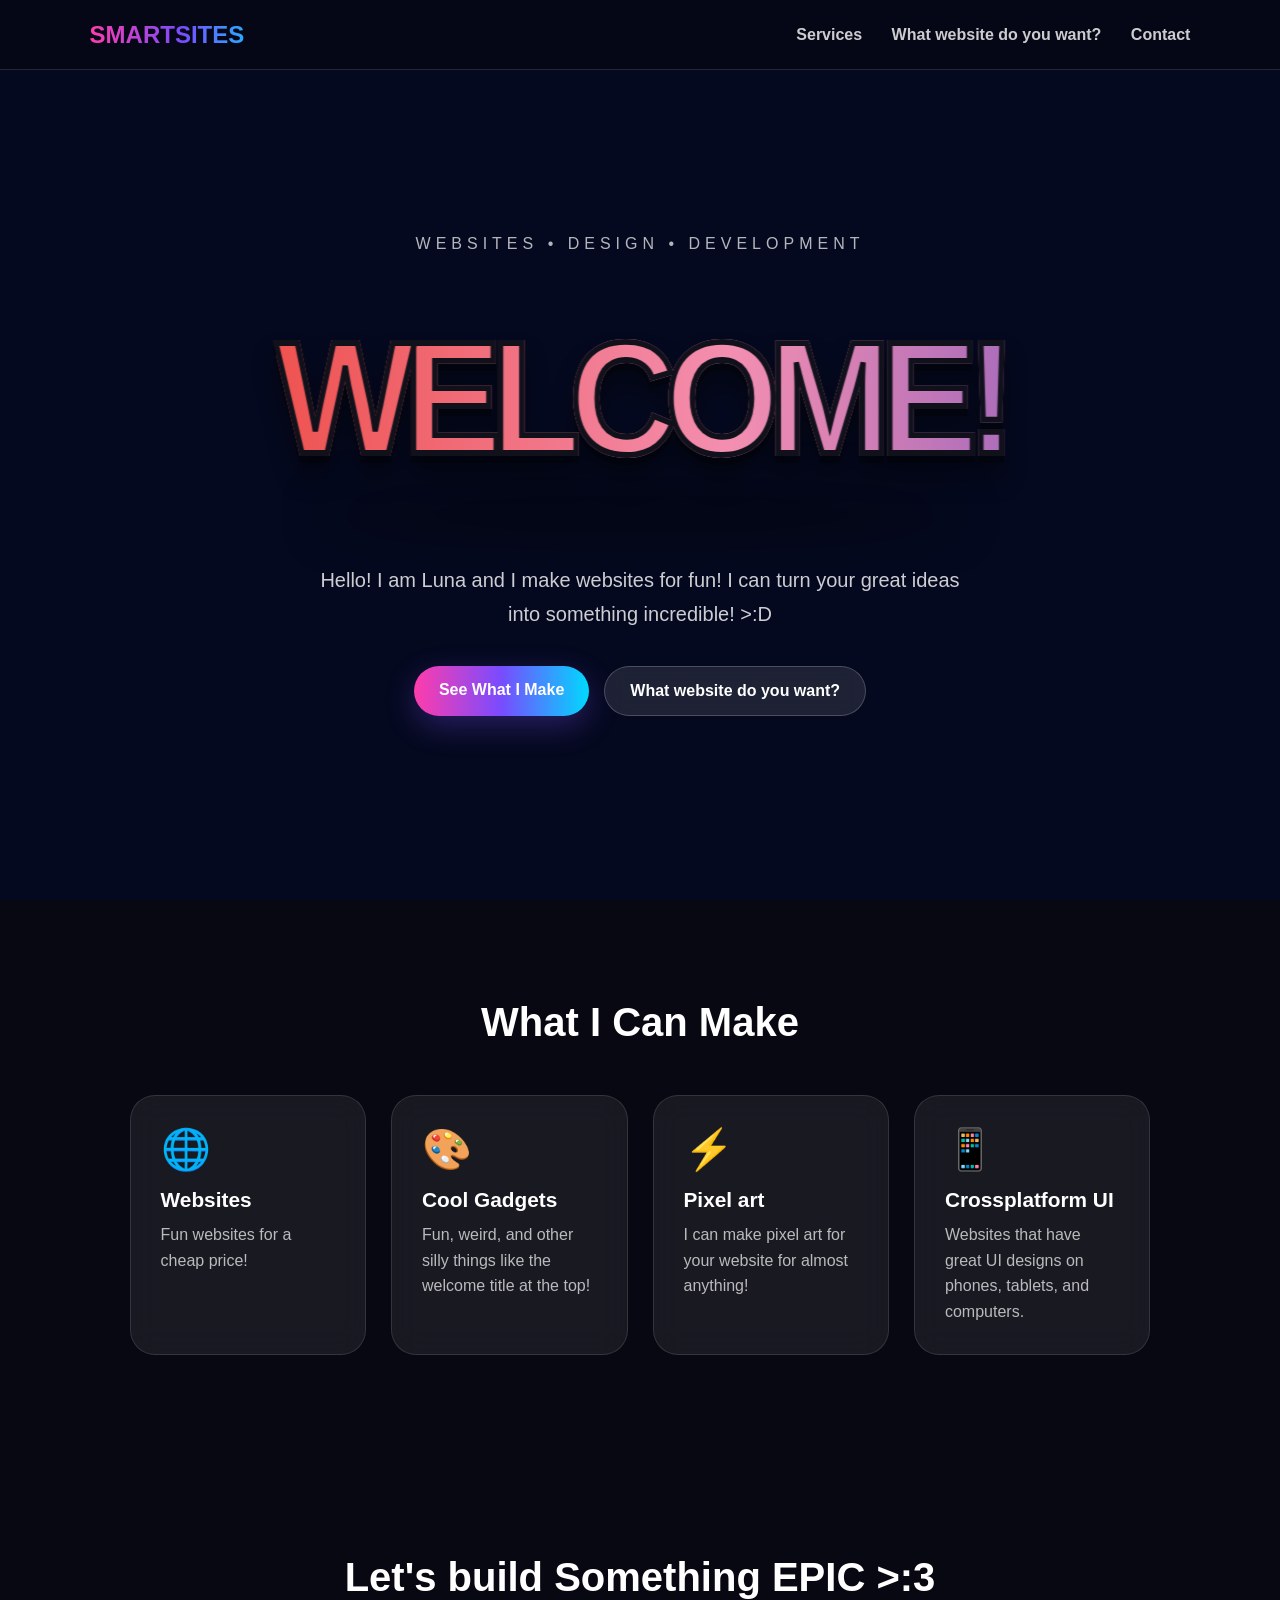
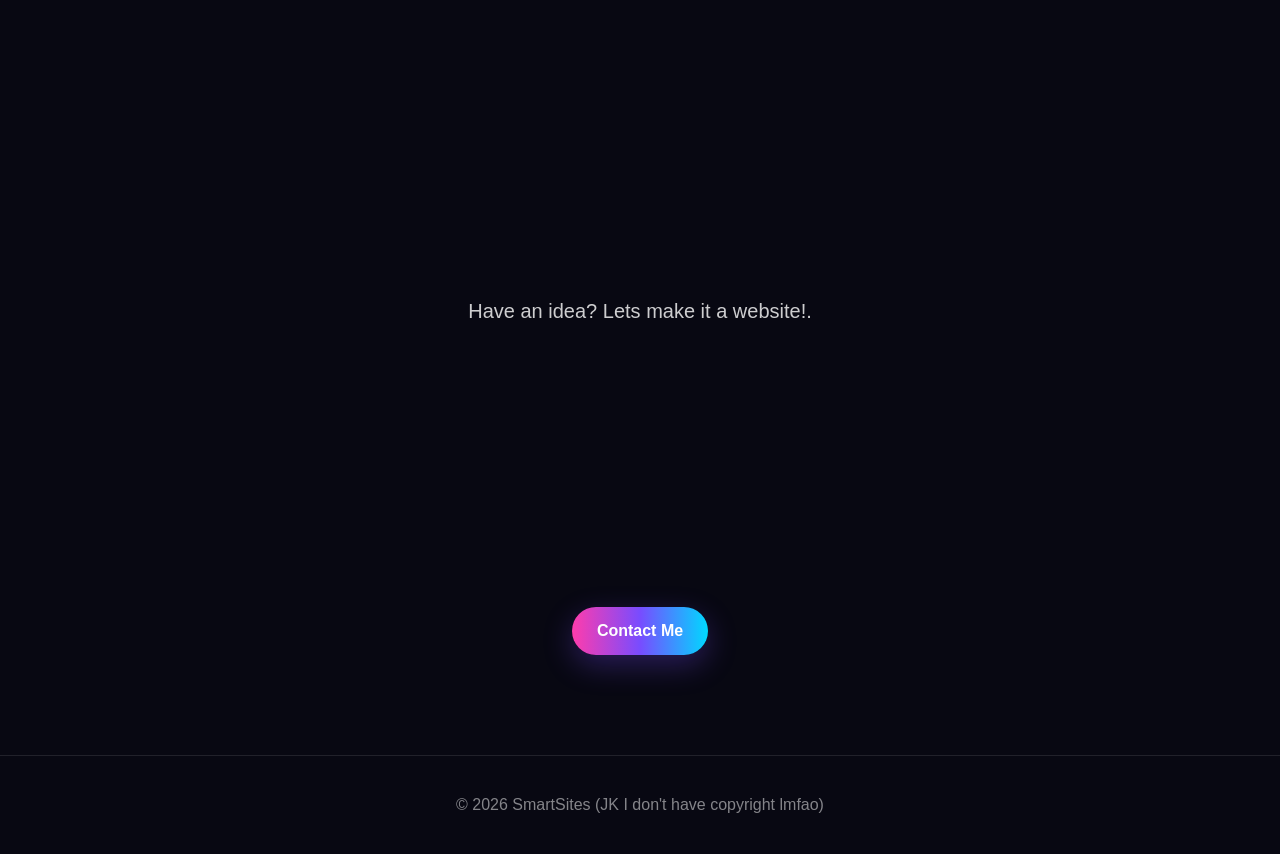
==== index.html @ e5404823 "Draw continuous fading cursor inversion stroke" ====
<!DOCTYPE html>
<html lang="en">
<head>
<meta charset="UTF-8">
<meta name="viewport" content="width=device-width, initial-scale=1.0">
<title>SmartSites | Website Design</title>
<link rel="stylesheet" href="style.css">
</head>
<body>
<nav>
  <div class="logo">SMARTSITES</div>
  <div>
    <a href="#services">Services</a>
    <a href="quote.html">What website do you want?</a>
    <a href="#contact">Contact</a>
  </div>
</nav>

<main>
<section class="hero" id="home">
  <div class="small-text">Websites • Design • Development</div>

  <div class="welcome-container">
    <div class="welcome-shadow"></div>
    <h1 id="welcome"><span id="welcomeText">WELCOME!</span></h1>
  </div>

  <p class="hero-description">Hello! I am Luna and I make websites for fun! I can turn your great ideas into something incredible! &gt;:D</p>

  <div class="hero-buttons">
    <a class="button primary" href="#services">See What I Make</a>
    <a class="button" href="quote.html">What website do you want?</a>
  </div>
</section>

<section class="services" id="services">
  <h2 class="section-title">What I Can Make</h2>
  <div class="cards">
    <div class="card"><div class="card-icon">🌐</div><h3>Websites</h3><p>Fun websites for a cheap price!</p></div>
    <div class="card"><div class="card-icon">🎨</div><h3>Cool Gadgets</h3><p>Fun, weird, and other silly things like the welcome title at the top!</p></div>
    <div class="card"><div class="card-icon">⚡</div><h3>Pixel art</h3><p>I can make pixel art for your website for almost anything!</p></div>
    <div class="card"><div class="card-icon">📱</div><h3>Crossplatform UI</h3><p>Websites that have great UI designs on phones, tablets, and computers.</p></div>
  </div>
</section>

<section class="services" id="contact">
  <h2 class="section-title">Let's build Something EPIC &gt;:3</h2>
  <p class="hero-description" style="margin:auto;text-align:center">Have an idea? Lets make it a website!.</p>
  <div class="hero-buttons">
    <a class="button primary" href="mailto:you@example.com">Contact Me</a>
  </div>
</section>
</main>

<footer>© 2026 SmartSites (JK I don't have copyright lmfao)</footer>

<script>
const welcome = document.getElementById("welcome");
const welcomeText = document.getElementById("welcomeText");

welcomeText.dataset.text = welcomeText.textContent;

let targetX = 0;
let targetY = 0;
let currentX = 0;
let currentY = 0;

function updateWelcomeInteraction(event) {
  const rect = welcome.getBoundingClientRect();

  const x = Math.max(0, Math.min(100, ((event.clientX - rect.left) / rect.width) * 100));
  const y = Math.max(0, Math.min(100, ((event.clientY - rect.top) / rect.height) * 100));

  welcome.style.setProperty("--shine-x", x + "%");
  welcome.style.setProperty("--shine-y", y + "%");

  // Tilt toward the mouse.
  targetY = ((x - 50) / 50) * 12;
  targetX = ((50 - y) / 50) * 12;
}

welcome.addEventListener("mouseenter", (event) => {
  welcome.classList.add("shining");
  updateWelcomeInteraction(event);
});

welcome.addEventListener("mousemove", updateWelcomeInteraction);

welcome.addEventListener("mouseleave", () => {
  welcome.classList.remove("shining");
  targetX = 0;
  targetY = 0;
  welcome.style.setProperty("--shine-x", "50%");
  welcome.style.setProperty("--shine-y", "50%");
});

function animateWelcome() {
  currentX += (targetX - currentX) * 0.14;
  currentY += (targetY - currentY) * 0.14;

  welcome.style.transform =
    "scaleX(.92) rotateX(" + currentX + "deg) rotateY(" + currentY + "deg)";

  requestAnimationFrame(animateWelcome);
}

animateWelcome();

const contactSection = document.getElementById("contact");

function updateContactCircle() {
  if (!contactSection) return;

  const rect = contactSection.getBoundingClientRect();
  const viewportHeight = window.innerHeight;
  const progress = Math.max(0, Math.min(1,
    (viewportHeight - rect.top) / (viewportHeight + rect.height)
  ));

  const scale = 0.18 + progress * 4.62;
  contactSection.style.setProperty("--contact-circle-scale", scale.toFixed(3));
}

window.addEventListener("scroll", updateContactCircle, { passive: true });
window.addEventListener("resize", updateContactCircle);
updateContactCircle();


// Smooth continuous cursor trail. White pixels on a difference-blended
// canvas invert the colors directly underneath the stroke.
if (window.matchMedia("(hover: hover) and (pointer: fine)").matches) {
  const trailCanvas = document.createElement("canvas");
  trailCanvas.className = "cursor-trail-canvas";
  trailCanvas.setAttribute("aria-hidden", "true");
  document.body.appendChild(trailCanvas);

  const trailContext = trailCanvas.getContext("2d");
  let previousPoint = null;

  function resizeTrailCanvas() {
    const ratio = Math.min(window.devicePixelRatio || 1, 2);
    trailCanvas.width = Math.round(window.innerWidth * ratio);
    trailCanvas.height = Math.round(window.innerHeight * ratio);
    trailContext.setTransform(ratio, 0, 0, ratio, 0, 0);
    trailContext.lineCap = "round";
    trailContext.lineJoin = "round";
    trailContext.lineWidth = 18;
    trailContext.strokeStyle = "#fff";
    trailContext.fillStyle = "#fff";
  }

  window.addEventListener("resize", resizeTrailCanvas);
  resizeTrailCanvas();

  window.addEventListener("pointermove", (event) => {
    const point = { x: event.clientX, y: event.clientY };

    if (previousPoint) {
      trailContext.beginPath();
      trailContext.moveTo(previousPoint.x, previousPoint.y);
      trailContext.lineTo(point.x, point.y);
      trailContext.stroke();
    } else {
      trailContext.beginPath();
      trailContext.arc(point.x, point.y, 9, 0, Math.PI * 2);
      trailContext.fill();
    }

    previousPoint = point;
  }, { passive: true });

  window.addEventListener("pointerleave", () => {
    previousPoint = null;
  });

  function fadeCursorTrail() {
    trailContext.save();
    trailContext.globalCompositeOperation = "destination-out";
    trailContext.fillStyle = "rgba(0,0,0,0.035)";
    trailContext.fillRect(0, 0, window.innerWidth, window.innerHeight);
    trailContext.restore();
    requestAnimationFrame(fadeCursorTrail);
  }

  fadeCursorTrail();
}

</script>
</body>
</html>
---- style.css ----
*{box-sizing:border-box;margin:0;padding:0}html{scroll-behavior:smooth}body{min-height:100vh;overflow-x:hidden;font-family:Arial,Helvetica,sans-serif;color:#fff;background:radial-gradient(circle at 20% 20%,#ff4fd8 0,transparent 28%),radial-gradient(circle at 80% 30%,#5d7cff 0,transparent 30%),radial-gradient(circle at 50% 100%,#00e5ff 0,transparent 35%),#080812}nav{position:fixed;top:0;left:0;width:100%;height:70px;display:flex;align-items:center;justify-content:space-between;padding:0 7%;z-index:100;background:#08081299;backdrop-filter:blur(15px);border-bottom:1px solid #ffffff1f}.logo{font-size:1.5rem;font-weight:900;background:linear-gradient(90deg,#ff3cac,#784cff,#00d9ff,#40ff9a,#ffe14a,#ff3cac);background-size:300%;-webkit-background-clip:text;color:transparent;animation:rainbow 5s linear infinite}nav a{color:white;text-decoration:none;margin-left:25px;font-weight:bold;opacity:.8;transition:.2s}nav a:hover{opacity:1;color:#61eaff}.hero{min-height:100vh;display:flex;flex-direction:column;align-items:center;justify-content:center;text-align:center;padding:120px 20px 70px;perspective:1200px;position:relative;overflow:hidden;background:#05091f}.hero::before{content:"";position:absolute;inset:0;pointer-events:none;background-image:radial-gradient(circle,#fff 0 1px,transparent 1.5px);background-size:90px 90px;background-position:10px 20px;opacity:.8}.hero>*{position:relative;z-index:2}.small-text{font-size:1rem;letter-spacing:5px;text-transform:uppercase;opacity:.7;margin-bottom:20px}.welcome-container{position:relative;display:flex;justify-content:center;align-items:center;width:min(100%,1100px);min-height:260px}h1{margin:0 0 10px;font-family:Impact,"Arial Black",sans-serif;font-size:clamp(4.5rem,14vw,10rem);font-weight:900;line-height:.82;letter-spacing:-.075em;white-space:nowrap;color:#fff;position:relative;z-index:3;transform-style:preserve-3d;-webkit-text-stroke:clamp(3px,.45vw,7px)#11111c;filter:drop-shadow(0 7px 0 #00000055) drop-shadow(0 18px 12px #00000066);transition:transform .08s ease-out;user-select:none}#welcomeText{position:relative;display:inline-block;color:transparent;-webkit-text-fill-color:transparent;background:linear-gradient(to right,#ef5350,#f48fb1,#7e57c2,#2196f3,#26c6da,#43a047,#eeff41,#f9a825,#ff5722);background-size:500%;background-clip:text;-webkit-background-clip:text;animation:rainbow 7s linear infinite}#welcomeText::after{content:attr(data-text);position:absolute;inset:0;color:transparent;-webkit-text-fill-color:transparent;-webkit-text-stroke:0;background:linear-gradient(135deg,transparent 36%,transparent 44%,rgba(255,255,255,.98) 49%,rgba(255,255,255,.98) 51%,transparent 56%,transparent 64%);background-size:220% 220%;background-position:var(--shine-x,50%) var(--shine-y,50%);background-clip:text;-webkit-background-clip:text;opacity:0;pointer-events:none;transition:opacity .06s linear}#welcome.shining #welcomeText::after{opacity:1}.welcome-shadow{position:absolute;width:65%;height:38px;bottom:0;background:#00000080;filter:blur(25px);border-radius:50%;transform:scaleX(.9)}.hero-description{max-width:650px;margin-top:30px;font-size:1.25rem;line-height:1.7;color:#ffffffcc}.hero-buttons{display:flex;gap:15px;margin-top:35px;flex-wrap:wrap;justify-content:center}.button{padding:15px 25px;border-radius:999px;color:white;text-decoration:none;font-weight:bold;border:1px solid #ffffff33;background:#ffffff1a;backdrop-filter:blur(10px);transition:.25s}.button.primary{background:linear-gradient(90deg,#ff3cac,#784cff,#00d9ff);border:none;box-shadow:0 10px 30px #784cff4d}.button:hover{transform:translateY(-4px) scale(1.03)}.services{padding:100px 7%;max-width:1200px;margin:auto}.section-title{text-align:center;font-size:2.5rem;margin-bottom:50px}.cards{display:grid;grid-template-columns:repeat(auto-fit,minmax(220px,1fr));gap:25px}.card{padding:30px;border-radius:25px;background:#ffffff12;border:1px solid #ffffff1f;backdrop-filter:blur(15px);transition:.3s}.card:hover{transform:translateY(-8px);background:#ffffff1c;border-color:#ffffff4d}.card-icon{font-size:2.5rem;margin-bottom:15px}.card h3{margin-bottom:10px;font-size:1.3rem}.card p{line-height:1.6;color:#ffffffb3}footer{text-align:center;padding:40px 20px;color:#ffffff80;border-top:1px solid #ffffff1a}.quote-page{padding:110px 20px 80px;min-height:100vh;background:#05091f}.quote-form{width:min(900px,100%);margin:auto}.quote-title{text-align:center;font-size:clamp(2.5rem,7vw,5rem);margin:20px 0 10px;background:linear-gradient(90deg,#ef5350,#f48fb1,#7e57c2,#2196f3,#26c6da,#43a047,#eeff41,#f9a825,#ff5722);background-size:500%;-webkit-background-clip:text;background-clip:text;color:transparent;animation:rainbow 7s linear infinite}.quote-subtitle{text-align:center;color:#ffffffbb;margin-bottom:45px}.quote-question{background:#ffffff12;border:1px solid #ffffff25;border-radius:24px;padding:25px;margin-bottom:22px;backdrop-filter:blur(12px)}.quote-question h2{margin:0 0 18px}.quote-choices{display:grid;grid-template-columns:repeat(auto-fit,minmax(180px,1fr));gap:12px}.quote-choice{position:relative}.quote-choice input{position:absolute;opacity:0}.quote-choice label{display:block;padding:18px;border:1px solid #ffffff25;border-radius:15px;background:#ffffff0d;cursor:pointer;transition:.2s}.quote-choice label:hover{transform:translateY(-2px);background:#ffffff18}.quote-choice input:checked+label{background:linear-gradient(135deg,#784cff55,#00d9ff33);border-color:#fff;box-shadow:0 0 20px #784cff44}.quote-price{display:block;margin-top:7px;font-weight:bold;color:#61eaff}.quote-total{position:sticky;bottom:15px;background:#10132df2;border:1px solid #ffffff35;border-radius:22px;padding:22px;text-align:center;box-shadow:0 10px 40px #0008;backdrop-filter:blur(15px);font-size:1.1rem}.quote-total span{font-size:2rem;font-weight:900}.quote-home{display:block;text-align:center;color:#fff;margin-top:20px;text-decoration:none;opacity:.8}.quote-home:hover{opacity:1}@keyframes rainbow{0%{background-position:0 50%}100%{background-position:500% 50%}}@media(max-width:600px){nav{padding:0 20px}nav div:last-child{display:none}h1{font-size:clamp(3.8rem,18vw,6rem);letter-spacing:-.08em;-webkit-text-stroke:3px #11111c}.welcome-container{min-height:180px}.hero-description{font-size:1rem}.services{padding:70px 20px}.section-title{font-size:2rem}.quote-page{padding:100px 15px 60px}}

.quote-page{display:none;min-height:100vh;padding:100px 20px 80px;position:relative;overflow:hidden;background:radial-gradient(circle at 20% 15%,#6b4bb533 0,transparent 25%),radial-gradient(circle at 80% 75%,#2878a833 0,transparent 28%),#080b24}.quote-page:before{content:"";position:absolute;inset:0;pointer-events:none;opacity:.65;background-image:radial-gradient(circle,#fff 0 1px,transparent 1.5px),radial-gradient(circle,#b8d9ff 0 1px,transparent 1.5px);background-size:95px 95px,157px 157px;background-position:12px 25px,55px 80px}.quote-page>*{position:relative;z-index:2}.quote-back{display:inline-block;color:#fff;text-decoration:none;margin-bottom:15px;padding:10px 16px;border-radius:999px;background:#ffffff12;border:1px solid #ffffff22;transition:.2s}.quote-back:hover{background:#ffffff22;transform:translateY(-2px)}.quote-question{background:#101535dd;border-color:#ffffff22;box-shadow:0 12px 35px #0005}.quote-total{background:#151b42ed;box-shadow:0 10px 40px #0008}.quote-mode nav,.quote-mode main>.hero,.quote-mode main>.services,.quote-mode footer{display:none}.quote-mode .quote-page{display:block}.quote-mode{background:#080b24}

.quote-mode .quote-page{display:block;position:fixed;inset:0;z-index:200;overflow-y:auto;overflow-x:hidden;min-height:100vh;width:100%;}
.quote-mode .quote-page .quote-form{padding-bottom:40px;}


/* Standalone quote page */
body.quote-standalone{
  min-height:100vh;
  background:#050718;
  overflow-x:hidden;
}
body.quote-standalone::before,
body.quote-standalone::after{
  content:"";
  position:fixed;
  inset:0;
  pointer-events:none;
  z-index:0;
}
body.quote-standalone::before{
  background:
    radial-gradient(circle at 15% 20%,rgba(126,87,194,.32) 0,transparent 22%),
    radial-gradient(circle at 82% 25%,rgba(33,150,243,.28) 0,transparent 24%),
    radial-gradient(circle at 55% 90%,rgba(236,72,153,.2) 0,transparent 26%),
    radial-gradient(circle at 75% 75%,rgba(38,198,218,.16) 0,transparent 20%);
}
body.quote-standalone::after{
  opacity:.75;
  background-image:
    radial-gradient(circle,#fff 0 1px,transparent 1.5px),
    radial-gradient(circle,#b8d9ff 0 .8px,transparent 1.4px),
    radial-gradient(circle,#fff 0 .7px,transparent 1.3px);
  background-size:83px 83px,137px 137px,211px 211px;
  background-position:12px 20px,48px 70px,90px 10px;
}
body.quote-standalone nav,
body.quote-standalone main{
  position:relative;
  z-index:2;
}
body.quote-standalone .quote-page{
  display:block;
  position:relative;
  min-height:100vh;
  padding-top:105px;
  background:transparent;
}
body.quote-standalone .quote-page:before{
  opacity:.28;
}
body.quote-standalone .quote-back{
  background:#ffffff14;
}

/* Animated galaxy background inspired by the linked reference */
body.quote-standalone{
  background:#02030d;
  position:relative;
}
body.quote-standalone::before{
  z-index:0;
  background:
    radial-gradient(ellipse at 50% 55%, rgba(115,70,255,.22), transparent 38%),
    radial-gradient(ellipse at 20% 30%, rgba(0,180,255,.18), transparent 30%),
    radial-gradient(ellipse at 80% 70%, rgba(255,45,190,.16), transparent 30%),
    linear-gradient(180deg,#01020a 0%,#05051a 55%,#01020a 100%);
  animation: galaxyGlow 10s ease-in-out infinite alternate;
}
body.quote-standalone::after{
  z-index:1;
  opacity:.9;
  background-image:
    radial-gradient(circle,rgba(255,255,255,.95) 0 1px,transparent 1.6px),
    radial-gradient(circle,rgba(180,210,255,.8) 0 .8px,transparent 1.5px),
    radial-gradient(circle,rgba(255,255,255,.7) 0 .6px,transparent 1.3px);
  background-size:73px 73px,121px 121px,197px 197px;
  background-position:8px 15px,42px 70px,91px 31px;
  animation: starDrift 45s linear infinite;
}
body.quote-standalone main{
  z-index:3;
}
body.quote-standalone nav{
  background:rgba(2,3,13,.62);
  border-bottom-color:rgba(255,255,255,.12);
}
body.quote-standalone .quote-page{
  background:
    radial-gradient(ellipse at 50% 45%,rgba(111,67,255,.12),transparent 42%),
    transparent;
}
body.quote-standalone .quote-page::after{
  content:"";
  position:absolute;
  left:-20%;
  right:-20%;
  top:45%;
  height:35%;
  pointer-events:none;
  background:linear-gradient(90deg,transparent,rgba(96,68,255,.12),rgba(0,220,255,.09),rgba(255,70,210,.1),transparent);
  filter:blur(45px);
  transform:rotate(-8deg);
  animation: galaxyBand 14s ease-in-out infinite alternate;
}
@keyframes galaxyGlow{
  from{filter:hue-rotate(0deg) scale(1)}
  to{filter:hue-rotate(18deg) scale(1.06)}
}
@keyframes starDrift{
  from{background-position:8px 15px,42px 70px,91px 31px}
  to{background-position:78px 95px,142px 10px,21px 131px}
}
@keyframes galaxyBand{
  from{transform:translateX(-4%) rotate(-8deg) scale(1)}
  to{transform:translateX(4%) rotate(-5deg) scale(1.08)}
}


/* Google Sheets request button */
.quote-submit{
  margin-top:28px;
  text-align:center;
}

.quote-submit-button{
  border:0;
  border-radius:14px;
  padding:14px 28px;
  font-size:1rem;
  font-weight:800;
  color:#fff;
  cursor:pointer;
  background:linear-gradient(90deg,#ff1493,#8a5cff,#00cfff);
  box-shadow:0 8px 28px rgba(130,80,255,.35);
  transition:transform .2s ease,box-shadow .2s ease,opacity .2s ease;
}

.quote-submit-button:hover{
  transform:translateY(-2px) scale(1.02);
  box-shadow:0 12px 34px rgba(130,80,255,.5);
}

.quote-submit-button:disabled{
  opacity:.65;
  cursor:wait;
  transform:none;
}

.quote-submit-status{
  min-height:24px;
  margin:12px 0 0;
  font-weight:700;
}

.quote-submit-status.success{
  color:#8fffc1;
}

.quote-submit-status.error{
  color:#ff9bbf;
}


/* Scroll-growing glow circle behind the final call-to-action */
#contact{
  position:relative;
  isolation:isolate;
  overflow:hidden;
  min-height:100vh;
  display:flex;
  flex-direction:column;
  align-items:center;
  justify-content:center;
}
#contact::before{
  content:"";
  position:absolute;
  z-index:-1;
  left:50%;
  top:50%;
  width:340px;
  aspect-ratio:1;
  border-radius:50%;
  transform:translate(-50%,-50%) scale(.18);
  transform-origin:center;
  background:
    radial-gradient(circle at 35% 30%,rgba(0,225,255,.8),transparent 35%),
    radial-gradient(circle at 68% 68%,rgba(255,55,205,.8),transparent 42%),
    radial-gradient(circle,rgba(111,67,255,.52) 0%,rgba(69,42,170,.28) 48%,rgba(20,15,65,.04) 72%,transparent 74%);
  border:1px solid rgba(180,160,255,.35);
  box-shadow:0 0 65px rgba(111,67,255,.28),inset 0 0 55px rgba(0,210,255,.12);
  filter:blur(.2px);
}
@supports (animation-timeline:view()){
  #contact::before{
    animation:contactCircleGrow linear both;
    animation-timeline:view(block);
    animation-range:entry 0% exit 100%;
  }
}
@keyframes contactCircleGrow{
  from{transform:translate(-50%,-50%) scale(.18);opacity:.45}
  to{transform:translate(-50%,-50%) scale(4.8);opacity:1}
}
#contact .section-title,
#contact .hero-description,
#contact .hero-buttons{
  position:relative;
  z-index:1;
}
@media(max-width:600px){
  #contact{min-height:85vh;padding:80px 20px}
  #contact::before{width:280px}
}


/* Reliable scroll-driven circle scaling (works without scroll-timeline support) */
#contact::before{
  animation:none !important;
  transform:translate(-50%,-50%) scale(var(--contact-circle-scale,.18));
  transition:transform .04s linear;
}


/* Smooth color-inverting cursor pen stroke */
.cursor-trail-canvas{
  position:fixed;
  inset:0;
  width:100vw;
  height:100vh;
  pointer-events:none;
  z-index:9999;
  mix-blend-mode:difference;
}
@media (hover:none),(pointer:coarse){
  .cursor-trail-canvas{display:none}
}


/* Background reset: remove the old galaxy, star, and scroll-glow effects. */
body{
  background:#080812;
}
.hero{
  background:#05091f;
}
.hero::before{
  display:none;
}
#contact::before{
  display:none;
}
body.quote-standalone{
  background:#f4a261;
  color:#3b2118;
}
body.quote-standalone::before{
  display:none;
}
body.quote-standalone::after{
  content:"";
  position:fixed;
  inset:-120px;
  z-index:0;
  pointer-events:none;
  opacity:1;
  background-color:#f4a261;
  background-image:
    conic-gradient(#f6bd9a 25%,transparent 0 50%,#f6bd9a 0 75%,transparent 0);
  background-size:112px 112px;
  background-position:0 0;
  animation:peachCheckerDrift 2.8s linear infinite;
}
body.quote-standalone nav{
  background:rgba(72,38,24,.88);
  border-bottom-color:rgba(255,255,255,.2);
}
body.quote-standalone main{
  position:relative;
  z-index:2;
}
body.quote-standalone .quote-page{
  background:transparent;
}
body.quote-standalone .quote-page::before,
body.quote-standalone .quote-page::after{
  display:none;
}
@keyframes peachCheckerDrift{
  from{background-position:0 0}
  to{background-position:112px 112px}
}
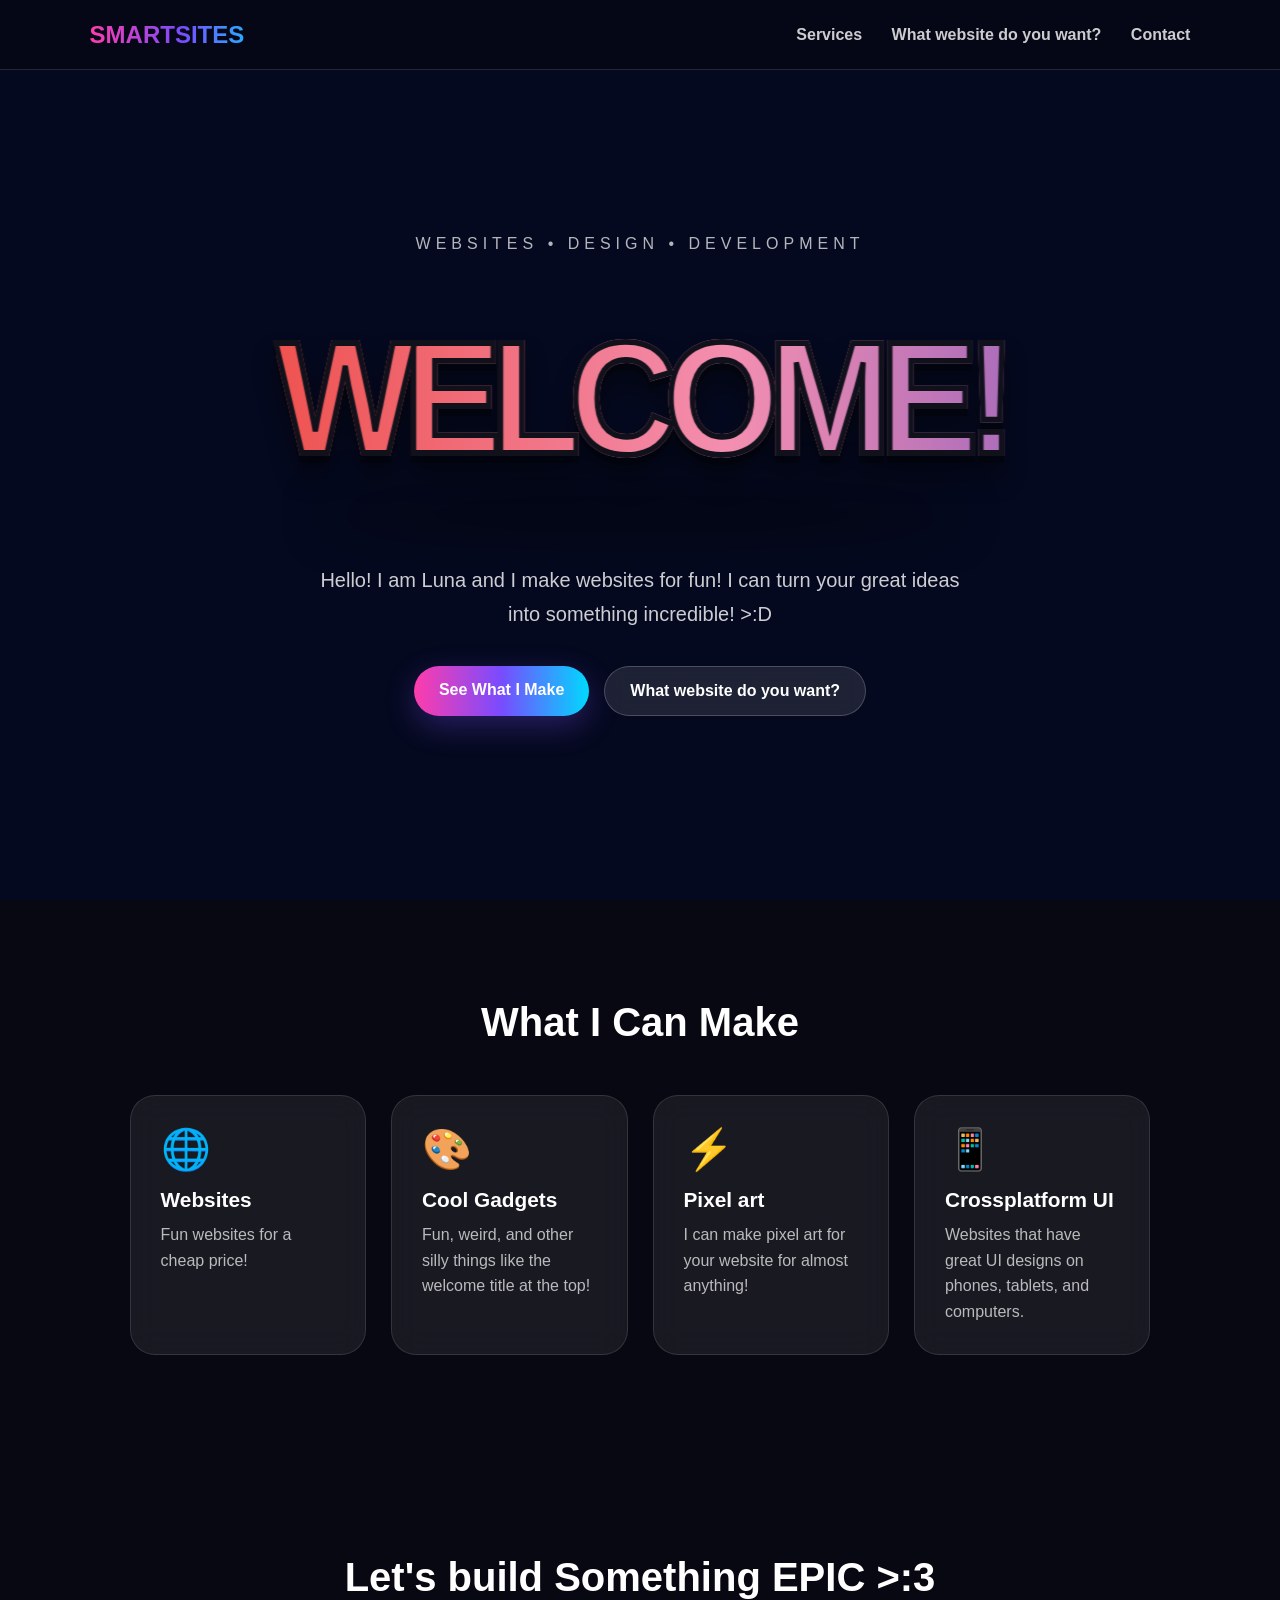
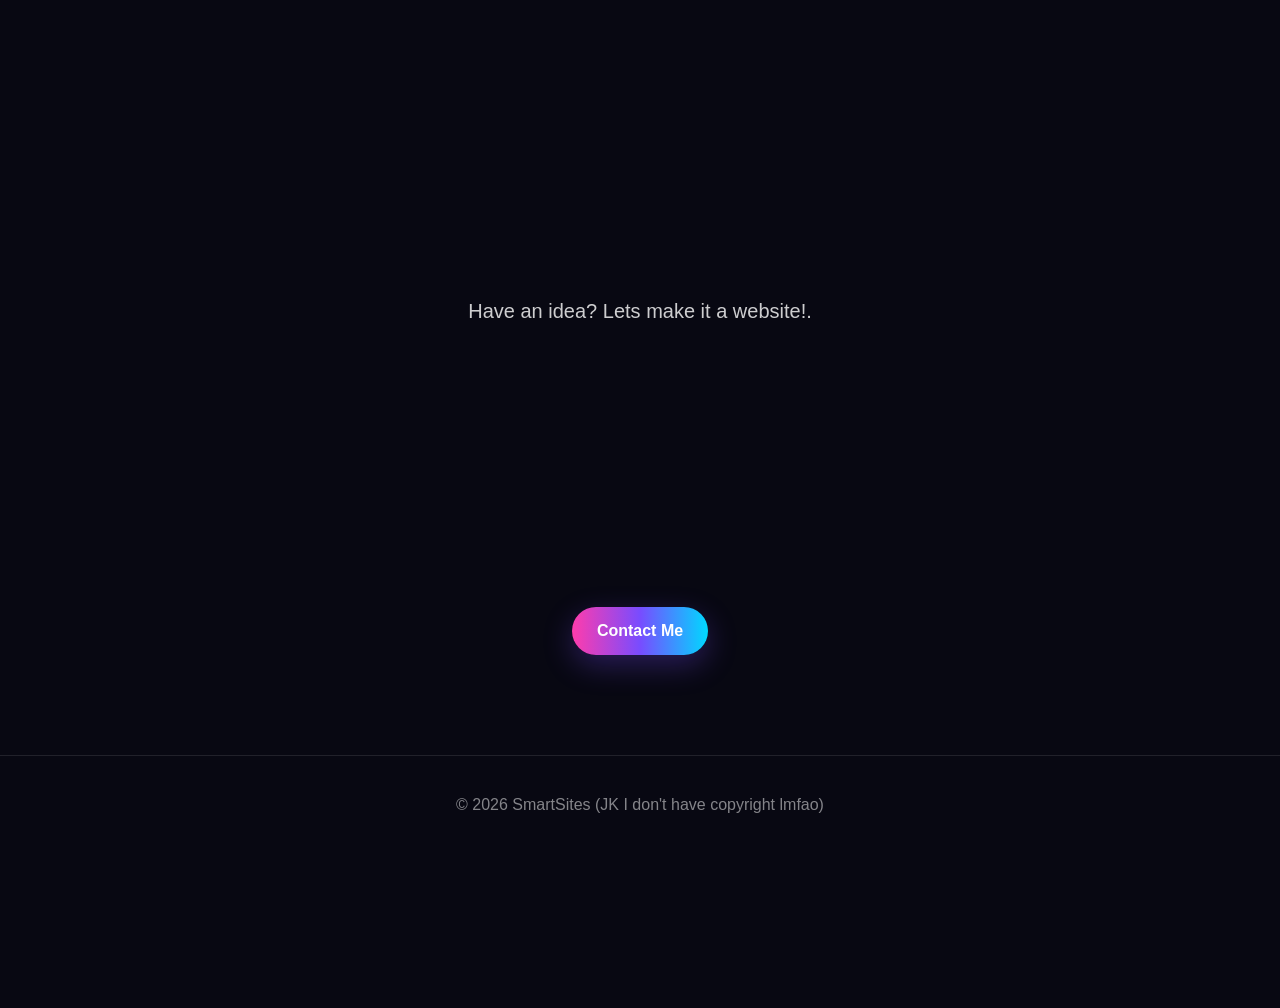
==== commit 92fc8225: "Replace cursor dots with continuous SVG inversion pen" ====
--- a/index.html
+++ b/index.html
@@ -126,64 +126,74 @@
 updateContactCircle();
 
 
-// Smooth continuous cursor trail. White pixels on a difference-blended
-// canvas invert the colors directly underneath the stroke.
-if (window.matchMedia("(hover: hover) and (pointer: fine)").matches) {
-  const trailCanvas = document.createElement("canvas");
-  trailCanvas.className = "cursor-trail-canvas";
-  trailCanvas.setAttribute("aria-hidden", "true");
-  document.body.appendChild(trailCanvas);
-
-  const trailContext = trailCanvas.getContext("2d");
-  let previousPoint = null;
-
-  function resizeTrailCanvas() {
-    const ratio = Math.min(window.devicePixelRatio || 1, 2);
-    trailCanvas.width = Math.round(window.innerWidth * ratio);
-    trailCanvas.height = Math.round(window.innerHeight * ratio);
-    trailContext.setTransform(ratio, 0, 0, ratio, 0, 0);
-    trailContext.lineCap = "round";
-    trailContext.lineJoin = "round";
-    trailContext.lineWidth = 18;
-    trailContext.strokeStyle = "#fff";
-    trailContext.fillStyle = "#fff";
+// Continuous SVG pen trail with a true difference-blend inversion.
+(function installInvertingTrail() {
+  if (!window.matchMedia("(hover: hover) and (pointer: fine)").matches) return;
+
+  const overlay = document.createElementNS("http://www.w3.org/2000/svg", "svg");
+  overlay.setAttribute("aria-hidden", "true");
+  overlay.classList.add("cursor-trail-overlay");
+  const path = document.createElementNS("http://www.w3.org/2000/svg", "path");
+  path.setAttribute("fill", "none");
+  path.setAttribute("stroke", "#fff");
+  path.setAttribute("stroke-width", "22");
+  path.setAttribute("stroke-linecap", "round");
+  path.setAttribute("stroke-linejoin", "round");
+  overlay.appendChild(path);
+  document.body.appendChild(overlay);
+
+  let previous = null;
+  let pathData = "";
+  let fadeTimer = null;
+
+  function move(event) {
+    const samples = typeof event.getCoalescedEvents === "function"
+      ? event.getCoalescedEvents()
+      : [event];
+
+    for (const sample of (samples.length ? samples : [event])) {
+      const point = { x: sample.clientX, y: sample.clientY };
+      if (!previous) {
+        pathData = "M " + point.x + " " + point.y;
+      } else {
+        const distance = Math.hypot(point.x - previous.x, point.y - previous.y);
+        const steps = Math.max(1, Math.ceil(distance / 2));
+        for (let i = 1; i <= steps; i++) {
+          const t = i / steps;
+          const x = previous.x + (point.x - previous.x) * t;
+          const y = previous.y + (point.y - previous.y) * t;
+          pathData += " L " + x.toFixed(1) + " " + y.toFixed(1);
+        }
+      }
+      previous = point;
+    }
+
+    path.setAttribute("d", pathData);
+    path.style.opacity = "1";
+    clearTimeout(fadeTimer);
+    fadeTimer = setTimeout(() => {
+      path.style.opacity = "0";
+      setTimeout(() => {
+        if (path.style.opacity === "0") {
+          pathData = "";
+          previous = null;
+          path.setAttribute("d", "");
+        }
+      }, 900);
+    }, 80);
   }
 
-  window.addEventListener("resize", resizeTrailCanvas);
-  resizeTrailCanvas();
-
-  window.addEventListener("pointermove", (event) => {
-    const point = { x: event.clientX, y: event.clientY };
-
-    if (previousPoint) {
-      trailContext.beginPath();
-      trailContext.moveTo(previousPoint.x, previousPoint.y);
-      trailContext.lineTo(point.x, point.y);
-      trailContext.stroke();
-    } else {
-      trailContext.beginPath();
-      trailContext.arc(point.x, point.y, 9, 0, Math.PI * 2);
-      trailContext.fill();
-    }
-
-    previousPoint = point;
-  }, { passive: true });
-
+  window.addEventListener("pointermove", move, { passive: true });
   window.addEventListener("pointerleave", () => {
-    previousPoint = null;
+    previous = null;
+    clearTimeout(fadeTimer);
+    path.style.opacity = "0";
+    setTimeout(() => {
+      pathData = "";
+      path.setAttribute("d", "");
+    }, 900);
   });
-
-  function fadeCursorTrail() {
-    trailContext.save();
-    trailContext.globalCompositeOperation = "destination-out";
-    trailContext.fillStyle = "rgba(0,0,0,0.035)";
-    trailContext.fillRect(0, 0, window.innerWidth, window.innerHeight);
-    trailContext.restore();
-    requestAnimationFrame(fadeCursorTrail);
-  }
-
-  fadeCursorTrail();
-}
+})();
 
 </script>
 </body>
--- a/style.css
+++ b/style.css
@@ -229,10 +229,12 @@
 .cursor-trail-canvas{
   position:fixed;
   inset:0;
+  display:block;
   width:100vw;
   height:100vh;
   pointer-events:none;
-  z-index:9999;
+  z-index:2147483647;
+  background:transparent;
   mix-blend-mode:difference;
 }
 @media (hover:none),(pointer:coarse){
@@ -293,3 +295,19 @@
   from{background-position:0 0}
   to{background-position:112px 112px}
 }
+
+
+/* Warm, non-rainbow heading for the peach checker quote page */
+body.quote-standalone .quote-title{
+  color:#4a281b;
+  background:none;
+  background-image:none;
+  -webkit-background-clip:initial;
+  background-clip:initial;
+  -webkit-text-fill-color:#4a281b;
+  animation:none;
+  text-shadow:0 2px 0 rgba(255,235,216,.75),0 7px 18px rgba(92,48,25,.16);
+}
+body.quote-standalone .quote-subtitle{
+  color:#633b29;
+}
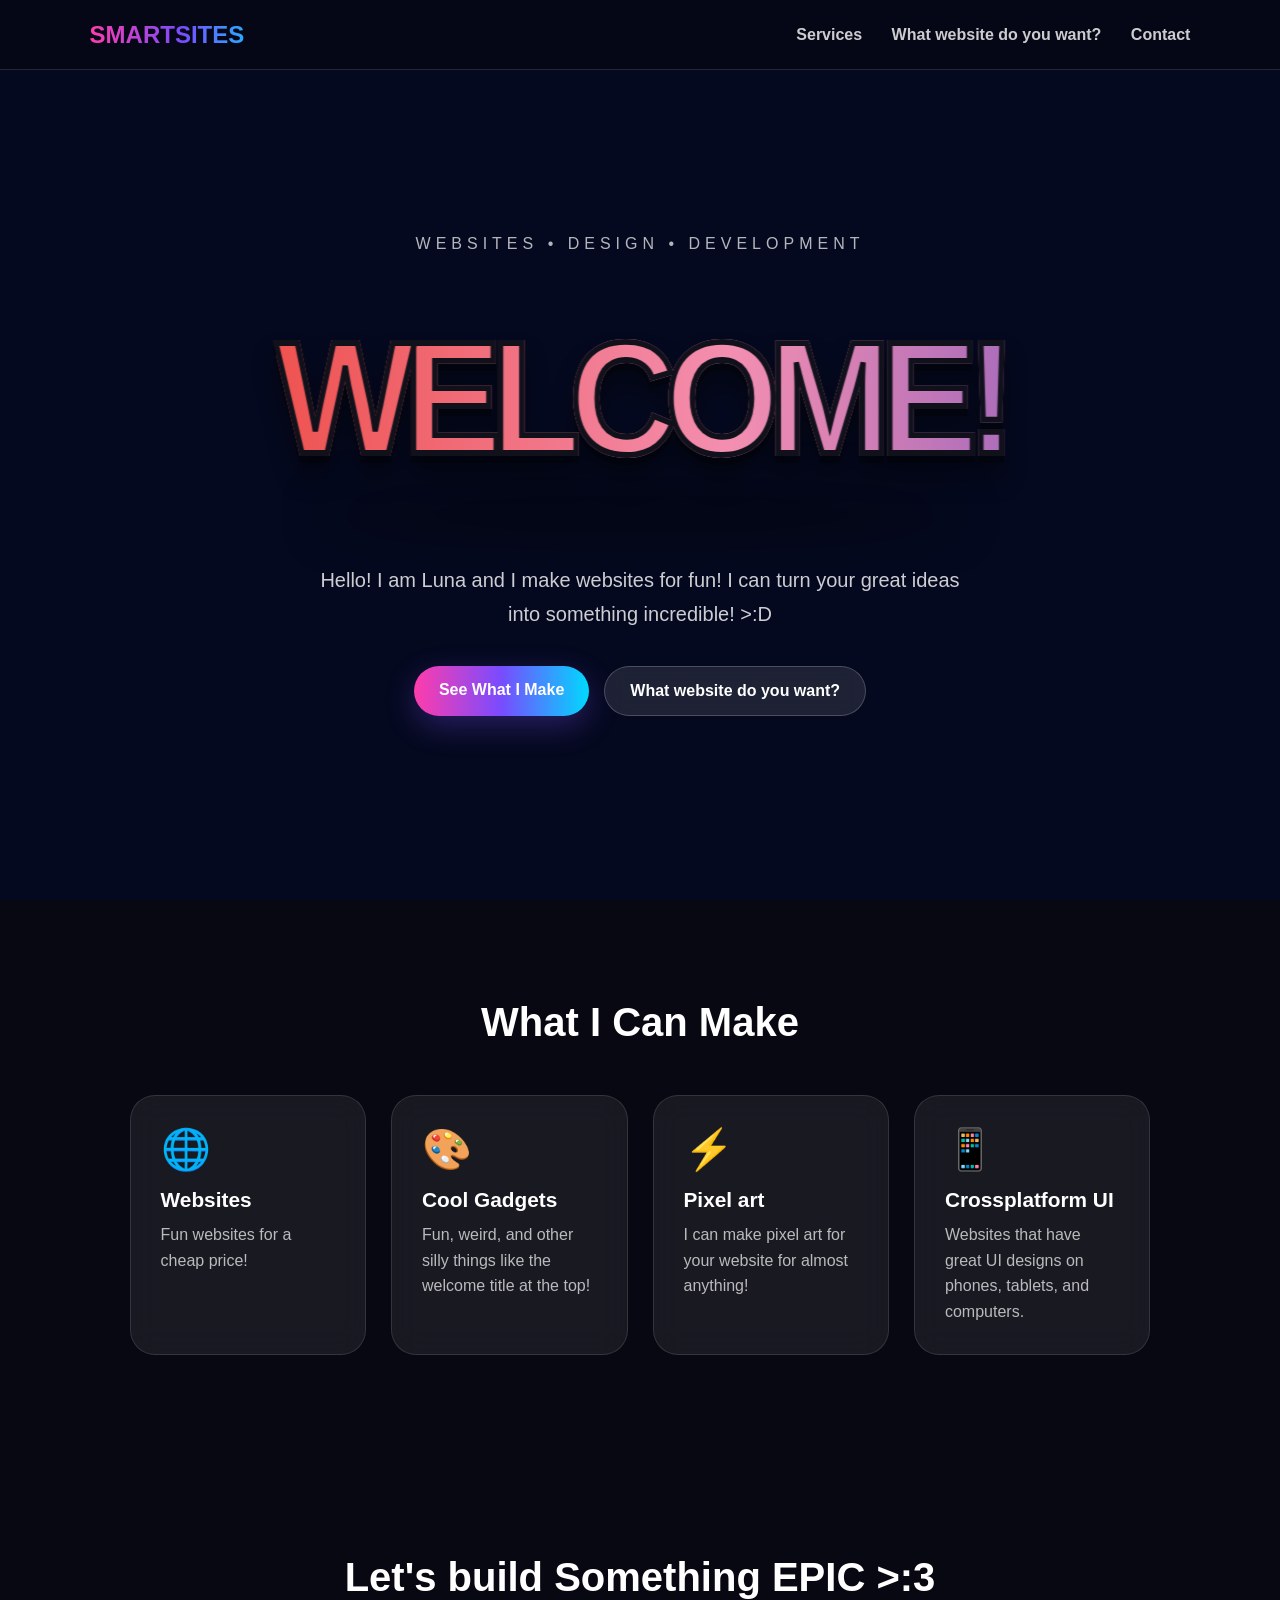
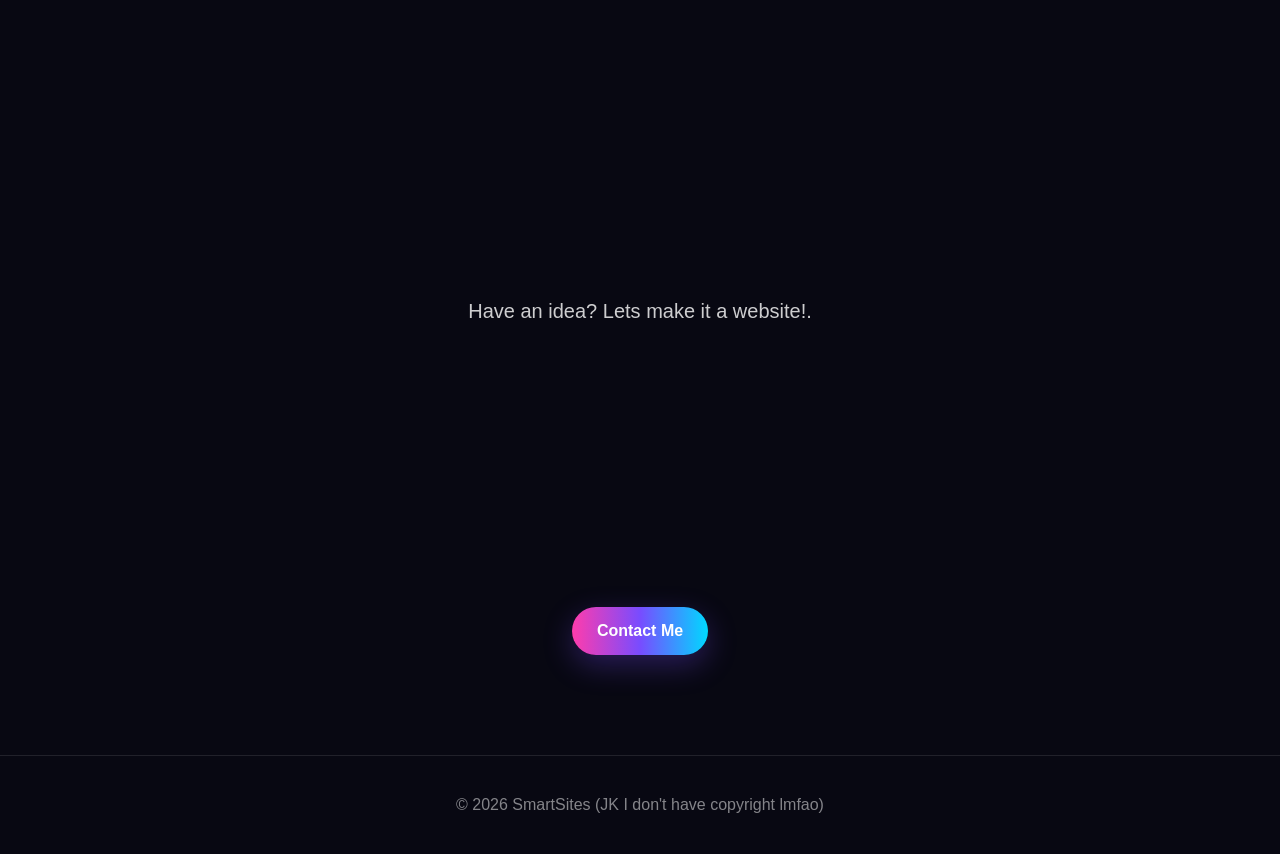
==== commit ac8cfa62: "Fix cursor trail fade and reset behavior" ====
--- a/index.html
+++ b/index.html
@@ -126,35 +126,70 @@
 updateContactCircle();
 
 
-// Continuous SVG pen trail with a true difference-blend inversion.
+// Smooth inverting cursor stroke with a clean, reliable fade.
 (function installInvertingTrail() {
   if (!window.matchMedia("(hover: hover) and (pointer: fine)").matches) return;
 
-  const overlay = document.createElementNS("http://www.w3.org/2000/svg", "svg");
-  overlay.setAttribute("aria-hidden", "true");
-  overlay.classList.add("cursor-trail-overlay");
+  const svg = document.createElementNS("http://www.w3.org/2000/svg", "svg");
+  svg.classList.add("cursor-trail-overlay");
+  svg.setAttribute("aria-hidden", "true");
+
   const path = document.createElementNS("http://www.w3.org/2000/svg", "path");
   path.setAttribute("fill", "none");
   path.setAttribute("stroke", "#fff");
-  path.setAttribute("stroke-width", "22");
+  path.setAttribute("stroke-width", "20");
   path.setAttribute("stroke-linecap", "round");
   path.setAttribute("stroke-linejoin", "round");
-  overlay.appendChild(path);
-  document.body.appendChild(overlay);
+  svg.appendChild(path);
+  document.body.appendChild(svg);
 
   let previous = null;
   let pathData = "";
-  let fadeTimer = null;
+  let idleTimer = null;
+  let clearTimer = null;
+  let fading = false;
+  let fadeVersion = 0;
+
+  function clearTimers() {
+    clearTimeout(idleTimer);
+    clearTimeout(clearTimer);
+  }
+
+  function startFade() {
+    if (!pathData || fading) return;
+    fading = true;
+    const version = ++fadeVersion;
+    path.style.opacity = "0";
+    clearTimer = setTimeout(() => {
+      if (version !== fadeVersion) return;
+      pathData = "";
+      previous = null;
+      path.setAttribute("d", "");
+      fading = false;
+    }, 500);
+  }
 
   function move(event) {
+    clearTimers();
+
+    // Start a fresh stroke if the previous one has begun fading.
+    if (fading) {
+      ++fadeVersion;
+      pathData = "";
+      previous = null;
+      path.setAttribute("d", "");
+      fading = false;
+    }
+
     const samples = typeof event.getCoalescedEvents === "function"
       ? event.getCoalescedEvents()
       : [event];
 
     for (const sample of (samples.length ? samples : [event])) {
       const point = { x: sample.clientX, y: sample.clientY };
+
       if (!previous) {
-        pathData = "M " + point.x + " " + point.y;
+        pathData = "M " + point.x.toFixed(1) + " " + point.y.toFixed(1);
       } else {
         const distance = Math.hypot(point.x - previous.x, point.y - previous.y);
         const steps = Math.max(1, Math.ceil(distance / 2));
@@ -170,28 +205,20 @@
 
     path.setAttribute("d", pathData);
     path.style.opacity = "1";
-    clearTimeout(fadeTimer);
-    fadeTimer = setTimeout(() => {
-      path.style.opacity = "0";
-      setTimeout(() => {
-        if (path.style.opacity === "0") {
-          pathData = "";
-          previous = null;
-          path.setAttribute("d", "");
-        }
-      }, 900);
-    }, 80);
+    idleTimer = setTimeout(startFade, 220);
+  }
+
+  function stop() {
+    clearTimers();
+    previous = null;
+    startFade();
   }
 
   window.addEventListener("pointermove", move, { passive: true });
-  window.addEventListener("pointerleave", () => {
-    previous = null;
-    clearTimeout(fadeTimer);
-    path.style.opacity = "0";
-    setTimeout(() => {
-      pathData = "";
-      path.setAttribute("d", "");
-    }, 900);
+  window.addEventListener("pointerleave", stop);
+  window.addEventListener("blur", stop);
+  document.addEventListener("visibilitychange", () => {
+    if (document.hidden) stop();
   });
 })();
 
--- a/style.css
+++ b/style.css
@@ -311,3 +311,39 @@
 body.quote-standalone .quote-subtitle{
   color:#633b29;
 }
+
+
+/* Force the quote-page heading to match the peach checkerboard, never rainbow. */
+body.quote-standalone .quote-page h2.quote-title{
+  color:#4a281b !important;
+  background:transparent !important;
+  background-image:none !important;
+  -webkit-background-clip:border-box !important;
+  background-clip:border-box !important;
+  -webkit-text-fill-color:#4a281b !important;
+  animation:none !important;
+  text-shadow:0 2px 0 rgba(255,235,216,.8),0 7px 18px rgba(92,48,25,.18) !important;
+}
+body.quote-standalone .quote-page .quote-subtitle{
+  color:#633b29 !important;
+}
+
+/* SVG pen stroke blends against the page beneath it to invert every pixel touched. */
+.cursor-trail-overlay{
+  position:fixed !important;
+  inset:0 !important;
+  width:100vw !important;
+  height:100vh !important;
+  z-index:2147483647 !important;
+  display:block !important;
+  overflow:visible !important;
+  pointer-events:none !important;
+  mix-blend-mode:difference !important;
+  isolation:auto !important;
+}
+.cursor-trail-overlay path{
+  transition:opacity .85s ease !important;
+}
+@media (hover:none),(pointer:coarse){
+  .cursor-trail-overlay{display:none !important}
+}
